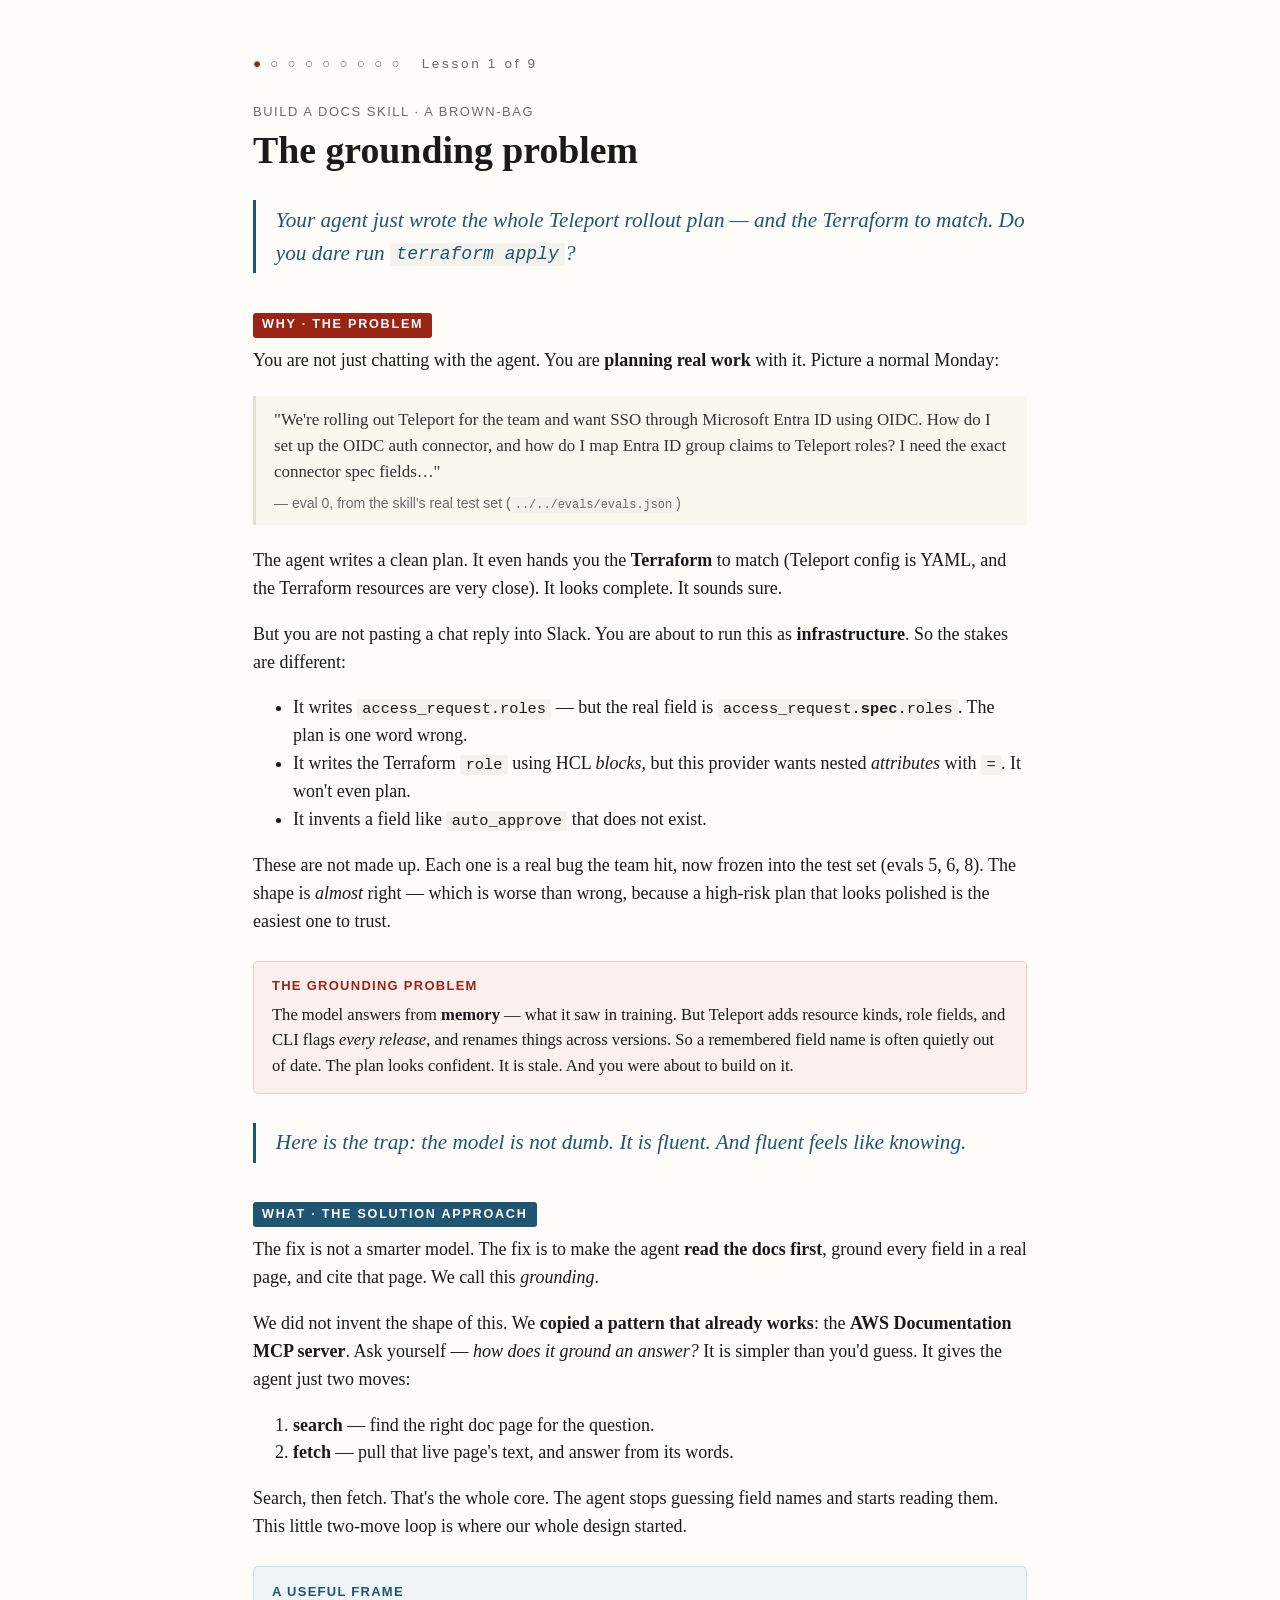
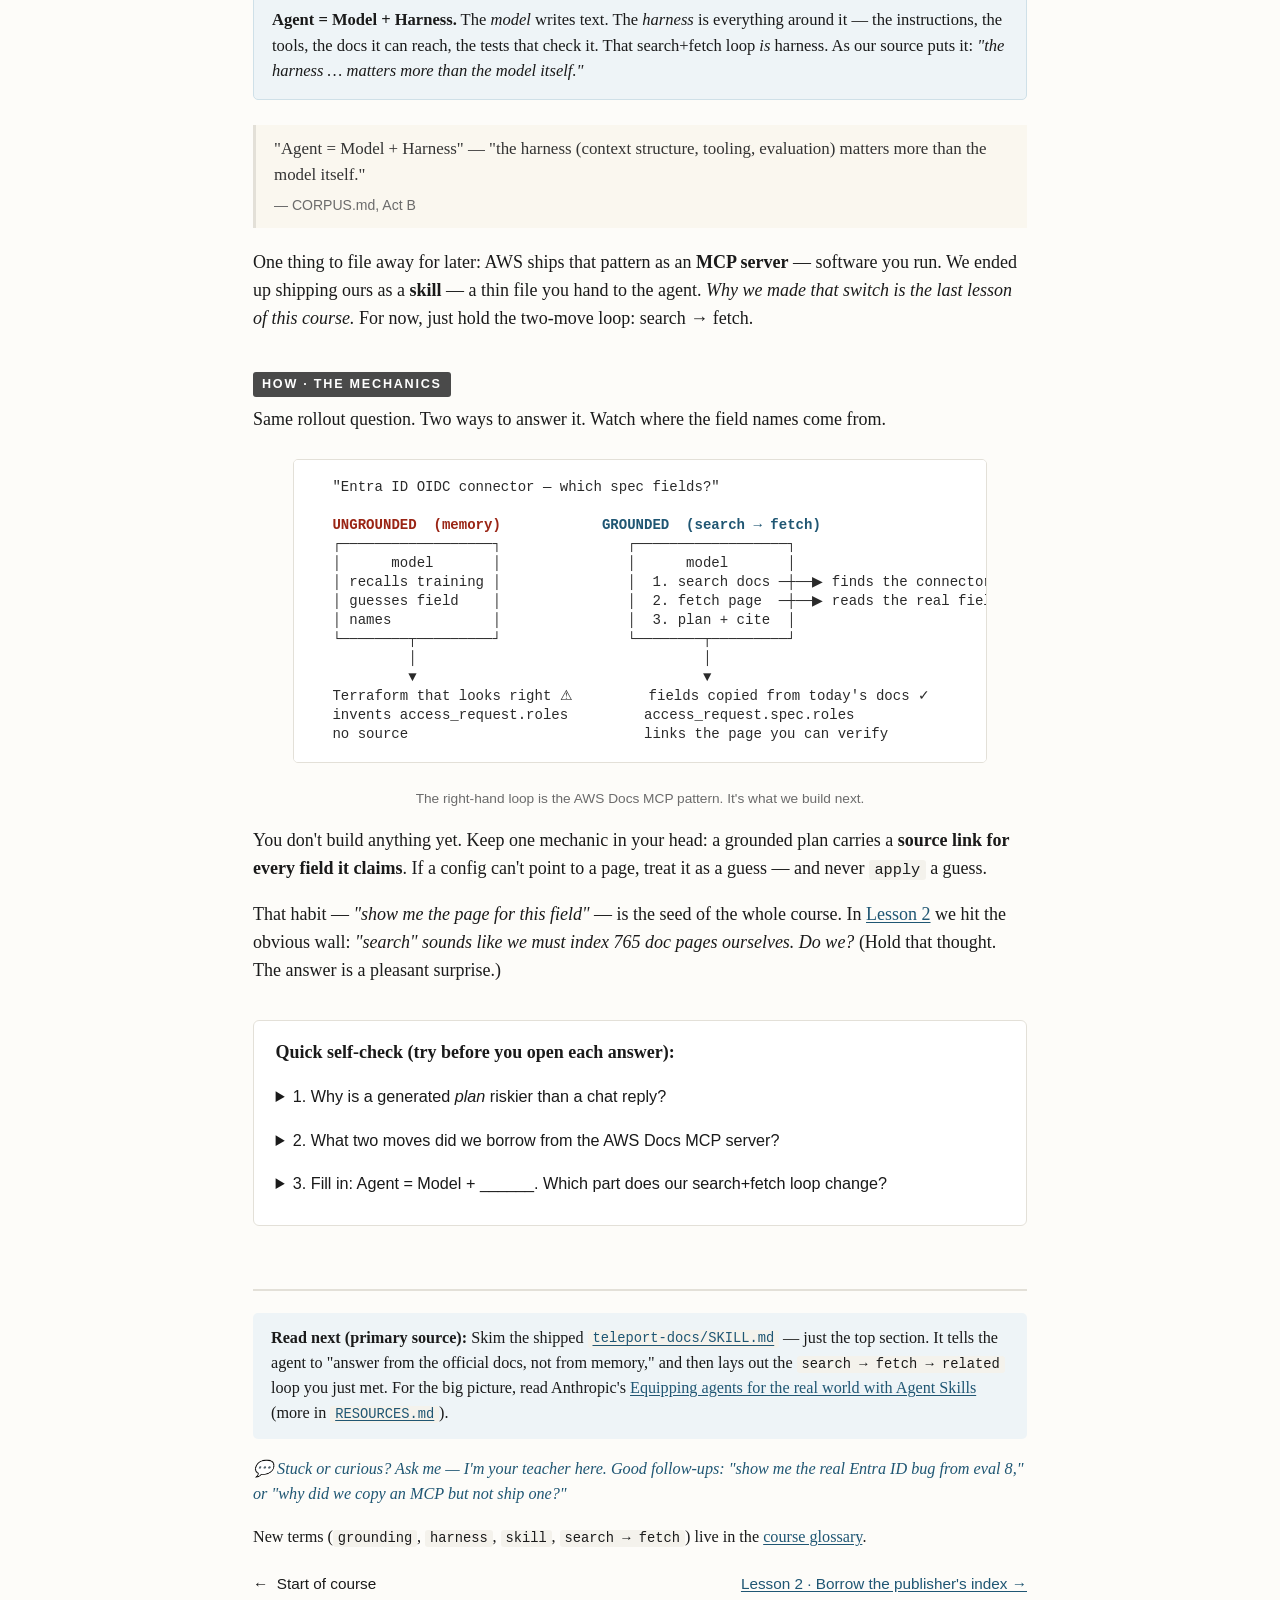
==== teach/lessons/0001-the-grounding-problem.html @ 7b447489 "docs(teach): add "Build a docs Skill" brown-bag course (9 lessons) Self-contained HTML course teachi" ====
<!DOCTYPE html>
<html lang="en">
<head>
<meta charset="utf-8">
<meta name="viewport" content="width=device-width, initial-scale=1">
<title>Lesson 1 · The grounding problem</title>
<link rel="stylesheet" href="../assets/course.css">
</head>
<body>

<p class="progress"><b>●</b> ○ ○ ○ ○ ○ ○ ○ ○ &nbsp;&nbsp;Lesson 1 of 9</p>
<p class="kicker">Build a docs Skill · A brown-bag</p>
<h1>The grounding problem</h1>
<p class="tension">Your agent just wrote the whole Teleport rollout plan — and the
Terraform to match. Do you dare run <code>terraform apply</code>?</p>

<!-- WHY -->
<section class="beatblock">
<span class="beat why">Why · the problem</span>
<p>You are not just chatting with the agent. You are <strong>planning real work</strong>
with it. Picture a normal Monday:</p>

<blockquote>
"We're rolling out Teleport for the team and want SSO through Microsoft Entra ID using
OIDC. How do I set up the OIDC auth connector, and how do I map Entra ID group claims to
Teleport roles? I need the exact connector spec fields…"
<cite>— eval 0, from the skill's real test set (<code>../../evals/evals.json</code>)</cite>
</blockquote>

<p>The agent writes a clean plan. It even hands you the <strong>Terraform</strong> to
match (Teleport config is YAML, and the Terraform resources are very close). It looks
complete. It sounds sure.</p>

<p>But you are not pasting a chat reply into Slack. You are about to run this as
<strong>infrastructure</strong>. So the stakes are different:</p>

<ul>
<li>It writes <code>access_request.roles</code> — but the real field is
<code>access_request.<strong>spec</strong>.roles</code>. The plan is one word wrong.</li>
<li>It writes the Terraform <code>role</code> using HCL <em>blocks</em>, but this
provider wants nested <em>attributes</em> with <code>=</code>. It won't even plan.</li>
<li>It invents a field like <code>auto_approve</code> that does not exist.</li>
</ul>

<p>These are not made up. Each one is a real bug the team hit, now frozen into the test
set (evals 5, 6, 8). The shape is <em>almost</em> right — which is worse than wrong,
because a high-risk plan that looks polished is the easiest one to trust.</p>

<div class="warn">
<span class="label">The grounding problem</span>
The model answers from <strong>memory</strong> — what it saw in training. But Teleport
adds resource kinds, role fields, and CLI flags <em>every release</em>, and renames
things across versions. So a remembered field name is often quietly out of date. The
plan looks confident. It is stale. And you were about to build on it.
</div>

<p class="tension">Here is the trap: the model is not dumb. It is <em>fluent</em>.
And fluent feels like knowing.</p>
</section>

<!-- WHAT -->
<section class="beatblock">
<span class="beat what">What · the solution approach</span>
<p>The fix is not a smarter model. The fix is to make the agent <strong>read the docs
first</strong>, ground every field in a real page, and cite that page. We call this
<em>grounding</em>.</p>

<p>We did not invent the shape of this. We <strong>copied a pattern that already
works</strong>: the <strong>AWS Documentation MCP server</strong>. Ask yourself —
<em>how does it ground an answer?</em> It is simpler than you'd guess. It gives the
agent just two moves:</p>

<ol>
<li><strong>search</strong> — find the right doc page for the question.</li>
<li><strong>fetch</strong> — pull that live page's text, and answer from its words.</li>
</ol>

<p>Search, then fetch. That's the whole core. The agent stops guessing field names and
starts reading them. This little two-move loop is where our whole design started.</p>

<div class="note">
<span class="label">A useful frame</span>
<strong>Agent = Model + Harness.</strong> The <em>model</em> writes text. The
<em>harness</em> is everything around it — the instructions, the tools, the docs it can
reach, the tests that check it. That search+fetch loop <em>is</em> harness. As our
source puts it: <em>"the harness … matters more than the model itself."</em>
</div>
<blockquote>
"Agent = Model + Harness" — "the harness (context structure, tooling, evaluation)
matters more than the model itself."
<cite>— CORPUS.md, Act B</cite>
</blockquote>

<p>One thing to file away for later: AWS ships that pattern as an <strong>MCP
server</strong> — software you run. We ended up shipping ours as a <strong>skill</strong>
— a thin file you hand to the agent. <em>Why we made that switch is the last lesson of
this course.</em> For now, just hold the two-move loop: search → fetch.</p>
</section>

<!-- HOW -->
<section class="beatblock">
<span class="beat how">How · the mechanics</span>
<p>Same rollout question. Two ways to answer it. Watch where the field names come from.</p>

<figure>
<div class="diagram">  "Entra ID OIDC connector — which spec fields?"

  <span class="hi">UNGROUNDED  (memory)</span>            <span class="hi2">GROUNDED  (search → fetch)</span>
  ┌──────────────────┐               ┌──────────────────┐
  │      model       │               │      model       │
  │ recalls training │               │  1. search docs ─┼──▶ finds the connector page
  │ guesses field    │               │  2. fetch page  ─┼──▶ reads the real fields
  │ names            │               │  3. plan + cite  │
  └────────┬─────────┘               └────────┬─────────┘
           │                                  │
           ▼                                  ▼
  Terraform that looks right ⚠         fields copied from today's docs ✓
  invents access_request.roles         access_request.spec.roles
  no source                            links the page you can verify</div>
<figcaption>The right-hand loop is the AWS Docs MCP pattern. It's what we build next.</figcaption>
</figure>

<p>You don't build anything yet. Keep one mechanic in your head: a grounded plan
carries a <strong>source link for every field it claims</strong>. If a config can't
point to a page, treat it as a guess — and never <code>apply</code> a guess.</p>

<p>That habit — <em>"show me the page for this field"</em> — is the seed of the whole
course. In <a href="0002-borrow-the-index.html">Lesson 2</a> we hit the obvious wall:
<em>"search" sounds like we must index 765 doc pages ourselves. Do we?</em>
(Hold that thought. The answer is a pleasant surprise.)</p>
</section>

<!-- RETRIEVAL PRACTICE -->
<div class="quiz">
<p class="q">Quick self-check (try before you open each answer):</p>

<details>
<summary>1. Why is a generated <em>plan</em> riskier than a chat reply?</summary>
<p class="answer">You run it as infrastructure. A field that is one word wrong, or a
HCL block where an attribute belongs, fails — or worse, applies the wrong thing.</p>
</details>

<details>
<summary>2. What two moves did we borrow from the AWS Docs MCP server?</summary>
<p class="answer">Search (find the right doc page) and fetch (pull that live page's
text and answer from it). Search, then fetch.</p>
</details>

<details>
<summary>3. Fill in: Agent = Model + ______. Which part does our search+fetch loop change?</summary>
<p class="answer">Harness. The loop is part of the harness — the work around the model
— not the model itself.</p>
</details>
</div>

<!-- FOOTER -->
<footer class="lesson-footer">
<div class="source">
<strong>Read next (primary source):</strong> Skim the shipped
<a href="../../SKILL.md"><code>teleport-docs/SKILL.md</code></a> — just the top
section. It tells the agent to "answer from the official docs, not from memory," and
then lays out the <code>search → fetch → related</code> loop you just met. For the big
picture, read Anthropic's
<a href="https://www.anthropic.com/engineering/equipping-agents-for-the-real-world-with-agent-skills">Equipping
agents for the real world with Agent Skills</a> (more in
<a href="../RESOURCES.md"><code>RESOURCES.md</code></a>).
</div>

<p class="ask">💬 Stuck or curious? Ask me — I'm your teacher here. Good follow-ups:
"show me the real Entra ID bug from eval 8," or "why did we copy an MCP but not ship one?"</p>

<p>New terms (<code>grounding</code>, <code>harness</code>, <code>skill</code>,
<code>search → fetch</code>) live in the
<a href="../reference/glossary.html">course glossary</a>.</p>

<div class="nav">
<span>← &nbsp;Start of course</span>
<span><a href="0002-borrow-the-index.html">Lesson 2 · Borrow the publisher's index →</a></span>
</div>
</footer>

</body>
</html>
---- teach/assets/course.css ----
/* course.css — shared stylesheet for the "Build a docs Skill" brown-bag.
   Tufte-inspired: generous margins, readable serif, restrained color.
   Print-friendly: lessons double as hand-outs. Linked by every lesson. */

:root {
  --ink:      #1a1a1a;
  --paper:    #fdfcf9;
  --muted:    #6b6b6b;
  --rule:     #e3e0d8;
  --accent:   #9a2515;   /* teleport-ish brick red, used sparingly */
  --accent-2: #1f5673;   /* deep teal for "solution" beats */
  --good:     #2e6e3f;
  --bad:      #9a2515;
  --code-bg:  #f4f2ec;
  --maxw:     46rem;
  --serif:    Georgia, "Iowan Old Style", "Palatino Linotype", serif;
  --sans:     "Helvetica Neue", Arial, system-ui, sans-serif;
  --mono:     "SF Mono", "Menlo", "Consolas", monospace;
}

* { box-sizing: border-box; }

html { font-size: 18px; }

body {
  font-family: var(--serif);
  color: var(--ink);
  background: var(--paper);
  line-height: 1.55;
  margin: 0 auto;
  padding: 3rem 1.5rem 6rem;
  max-width: var(--maxw);
  -webkit-font-smoothing: antialiased;
  text-rendering: optimizeLegibility;
}

/* --- Course furniture --- */
.kicker {
  font-family: var(--sans);
  font-size: .72rem;
  letter-spacing: .12em;
  text-transform: uppercase;
  color: var(--muted);
  margin: 0 0 .4rem;
}
h1 {
  font-size: 2.1rem;
  line-height: 1.12;
  margin: 0 0 1.2rem;
  font-weight: 700;
}
h2 {
  font-family: var(--sans);
  font-size: 1.15rem;
  letter-spacing: .01em;
  margin: 2.4rem 0 .6rem;
  padding-top: .3rem;
}
h3 { font-size: 1.05rem; margin: 1.6rem 0 .4rem; }
p { margin: 0 0 1rem; }
a { color: var(--accent-2); text-underline-offset: 2px; }

/* --- The Why/What/How beat markers --- */
.beat {
  font-family: var(--sans);
  font-size: .7rem;
  font-weight: 700;
  letter-spacing: .14em;
  text-transform: uppercase;
  display: inline-block;
  padding: .15rem .5rem;
  border-radius: 3px;
  margin-bottom: .5rem;
}
.beat.why  { color: #fff; background: var(--accent); }
.beat.what { color: #fff; background: var(--accent-2); }
.beat.how  { color: #fff; background: #4a4a4a; }

section.beatblock { margin: 2rem 0; }

/* --- Pull / tension boxes --- */
.tension {
  font-size: 1.18rem;
  font-style: italic;
  color: var(--accent-2);
  border-left: 3px solid var(--accent-2);
  padding: .2rem 0 .2rem 1.1rem;
  margin: 1.6rem 0;
}

/* --- Quotes from the corpus (load-bearing evidence) --- */
blockquote {
  margin: 1.2rem 0;
  padding: .6rem 1rem;
  background: #faf7ef;
  border-left: 3px solid var(--rule);
  font-size: .94rem;
  color: #333;
}
blockquote cite {
  display: block;
  font-style: normal;
  font-size: .78rem;
  color: var(--muted);
  margin-top: .4rem;
  font-family: var(--sans);
}

/* --- Code & identifiers --- */
code {
  font-family: var(--mono);
  font-size: .85em;
  background: var(--code-bg);
  padding: .08em .35em;
  border-radius: 3px;
}
pre {
  font-family: var(--mono);
  font-size: .82rem;
  line-height: 1.45;
  background: var(--code-bg);
  border: 1px solid var(--rule);
  border-radius: 5px;
  padding: .9rem 1rem;
  overflow-x: auto;
  margin: 1.2rem 0;
}
pre code { background: none; padding: 0; font-size: inherit; }

/* --- Callouts --- */
.note, .warn, .key {
  border-radius: 5px;
  padding: .8rem 1rem;
  margin: 1.4rem 0;
  font-size: .92rem;
}
.note { background: #eef4f7; border: 1px solid #cfe0e8; }
.warn { background: #fbf0ee; border: 1px solid #e8ccc6; }
.key  { background: #eef6f0; border: 1px solid #cfe6d6; }
.note .label, .warn .label, .key .label {
  font-family: var(--sans);
  font-weight: 700;
  font-size: .72rem;
  letter-spacing: .1em;
  text-transform: uppercase;
  display: block;
  margin-bottom: .3rem;
}
.note .label { color: var(--accent-2); }
.warn .label { color: var(--bad); }
.key  .label { color: var(--good); }

/* --- ASCII / progressive diagrams --- */
.diagram {
  font-family: var(--mono);
  font-size: .78rem;
  line-height: 1.35;
  background: #fff;
  border: 1px solid var(--rule);
  border-radius: 5px;
  padding: 1rem 1.2rem;
  margin: 1.4rem 0;
  white-space: pre;
  overflow-x: auto;
  color: #2a2a2a;
}
.diagram .hi { color: var(--accent); font-weight: 700; }
.diagram .hi2 { color: var(--accent-2); font-weight: 700; }
figcaption {
  font-family: var(--sans);
  font-size: .76rem;
  color: var(--muted);
  margin-top: .4rem;
  text-align: center;
}

/* --- Red → Green: the regression we locked in (recurring from Lesson 4) --- */
.redgreen {
  border: 1px solid var(--rule);
  border-radius: 6px;
  overflow: hidden;
  margin: 1.8rem 0;
}
.redgreen .rg-head {
  font-family: var(--sans);
  font-weight: 700; font-size: .72rem; letter-spacing: .1em; text-transform: uppercase;
  padding: .5rem .9rem;
  background: linear-gradient(90deg, var(--bad) 0%, var(--bad) 50%, var(--good) 50%, var(--good) 100%);
  color: #fff;
}
.redgreen .rg-body { padding: .7rem .95rem; font-size: .92rem; background: #fff; }
.redgreen .rg-body p { margin: .25rem 0; }
.redgreen .red   { color: var(--bad);  font-weight: 700; }
.redgreen .green { color: var(--good); font-weight: 700; }

/* --- "Worth it?" ROI caveat (recurring) --- */
.roi {
  background: #fbf7ec;
  border: 1px solid #e8dcc0;
  border-left: 4px solid #c98a1a;
  border-radius: 5px;
  padding: .8rem 1rem;
  margin: 1.5rem 0;
  font-size: .92rem;
}
.roi .label {
  font-family: var(--sans);
  font-weight: 700; font-size: .72rem; letter-spacing: .1em; text-transform: uppercase;
  display: block; margin-bottom: .3rem; color: #9a6a12;
}

/* --- Tables --- */
table {
  border-collapse: collapse;
  width: 100%;
  font-size: .88rem;
  margin: 1.4rem 0;
}
th, td { text-align: left; padding: .45rem .6rem; border-bottom: 1px solid var(--rule); }
th { font-family: var(--sans); font-size: .76rem; text-transform: uppercase; letter-spacing: .06em; color: var(--muted); }

/* --- Self-check / retrieval practice --- */
.quiz {
  border: 1px solid var(--rule);
  border-radius: 6px;
  padding: 1rem 1.2rem;
  margin: 1.6rem 0;
  background: #fff;
}
.quiz .q { font-weight: 700; margin-bottom: .6rem; }
.quiz details { margin: .3rem 0; }
.quiz summary {
  cursor: pointer;
  font-family: var(--sans);
  font-size: .9rem;
  padding: .35rem 0;
}
.quiz .answer {
  font-size: .9rem;
  color: #333;
  padding: .4rem 0 .2rem 1rem;
  border-left: 2px solid var(--good);
}

/* --- Footer: next steps, source, ask-your-teacher --- */
.lesson-footer {
  margin-top: 3.5rem;
  padding-top: 1.2rem;
  border-top: 2px solid var(--rule);
  font-size: .9rem;
}
.lesson-footer .source {
  background: #eef4f7;
  border-radius: 5px;
  padding: .7rem 1rem;
  margin-bottom: 1rem;
}
.lesson-footer .ask {
  font-style: italic;
  color: var(--accent-2);
}
.nav { display: flex; justify-content: space-between; font-family: var(--sans); font-size: .85rem; margin-top: 1.2rem; }

/* --- Progress dots (where am I in the course) --- */
.progress {
  font-family: var(--sans);
  font-size: .75rem;
  color: var(--muted);
  letter-spacing: .2em;
  margin-bottom: 1.5rem;
}
.progress b { color: var(--accent); }

@media print {
  body { padding: 0; max-width: 100%; font-size: 11pt; }
  .quiz details[open] summary { display: none; }
  details { open: true; }
  a { color: var(--ink); text-decoration: none; }
  .lesson-footer .ask { display: block; }
}
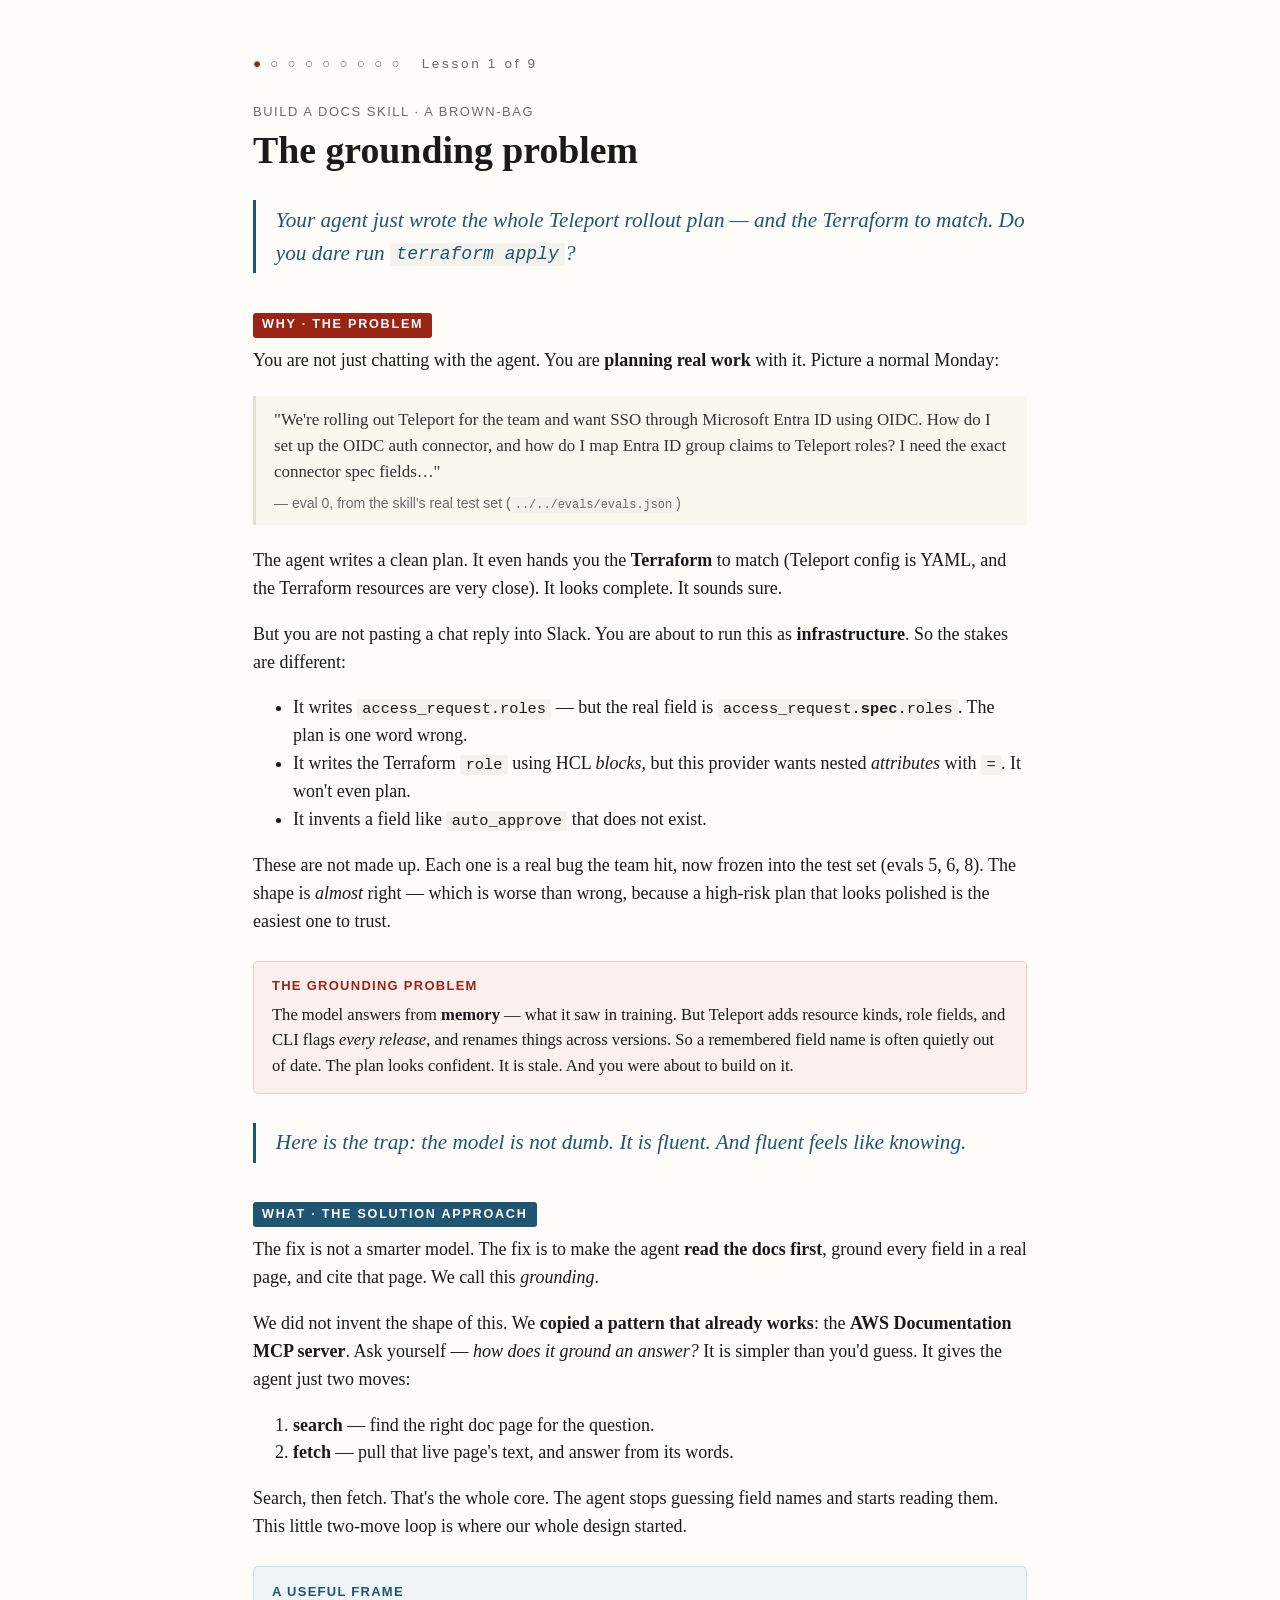
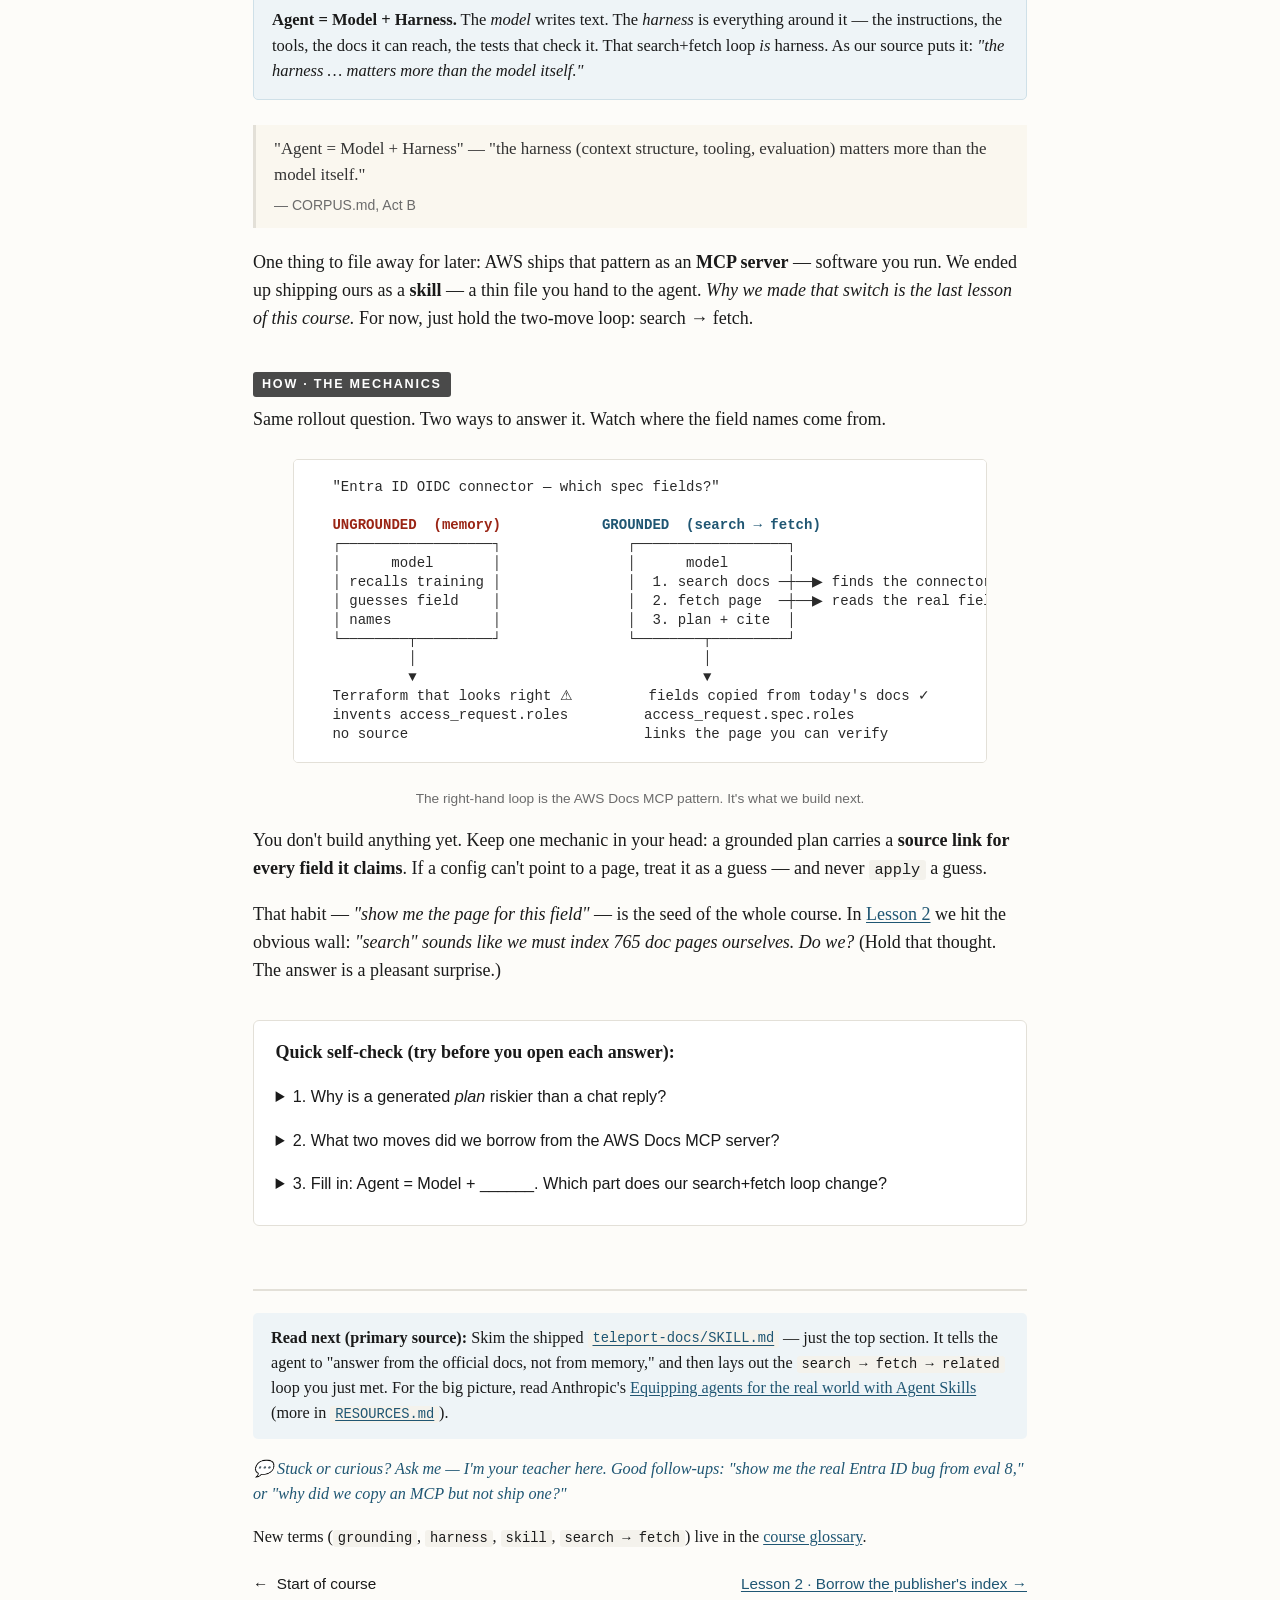
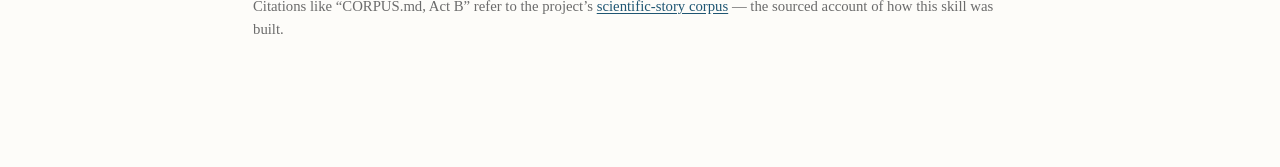
==== commit ff6ea473: "docs(teach): publish sourced CORPUS.md + link it from every lesson Lessons cite "CORPUS.md, Act A/B/" ====
--- a/teach/lessons/0001-the-grounding-problem.html
+++ b/teach/lessons/0001-the-grounding-problem.html
@@ -177,6 +177,7 @@
 <span>← &nbsp;Start of course</span>
 <span><a href="0002-borrow-the-index.html">Lesson 2 · Borrow the publisher's index →</a></span>
 </div>
+<p style="font-size:.82rem;color:var(--muted)">Citations like “CORPUS.md, Act B” refer to the project’s <a href="https://github.com/so0k/teleport-skill/blob/main/provenance/CORPUS.md">scientific-story corpus</a> — the sourced account of how this skill was built.</p>
 </footer>
 
 </body>
